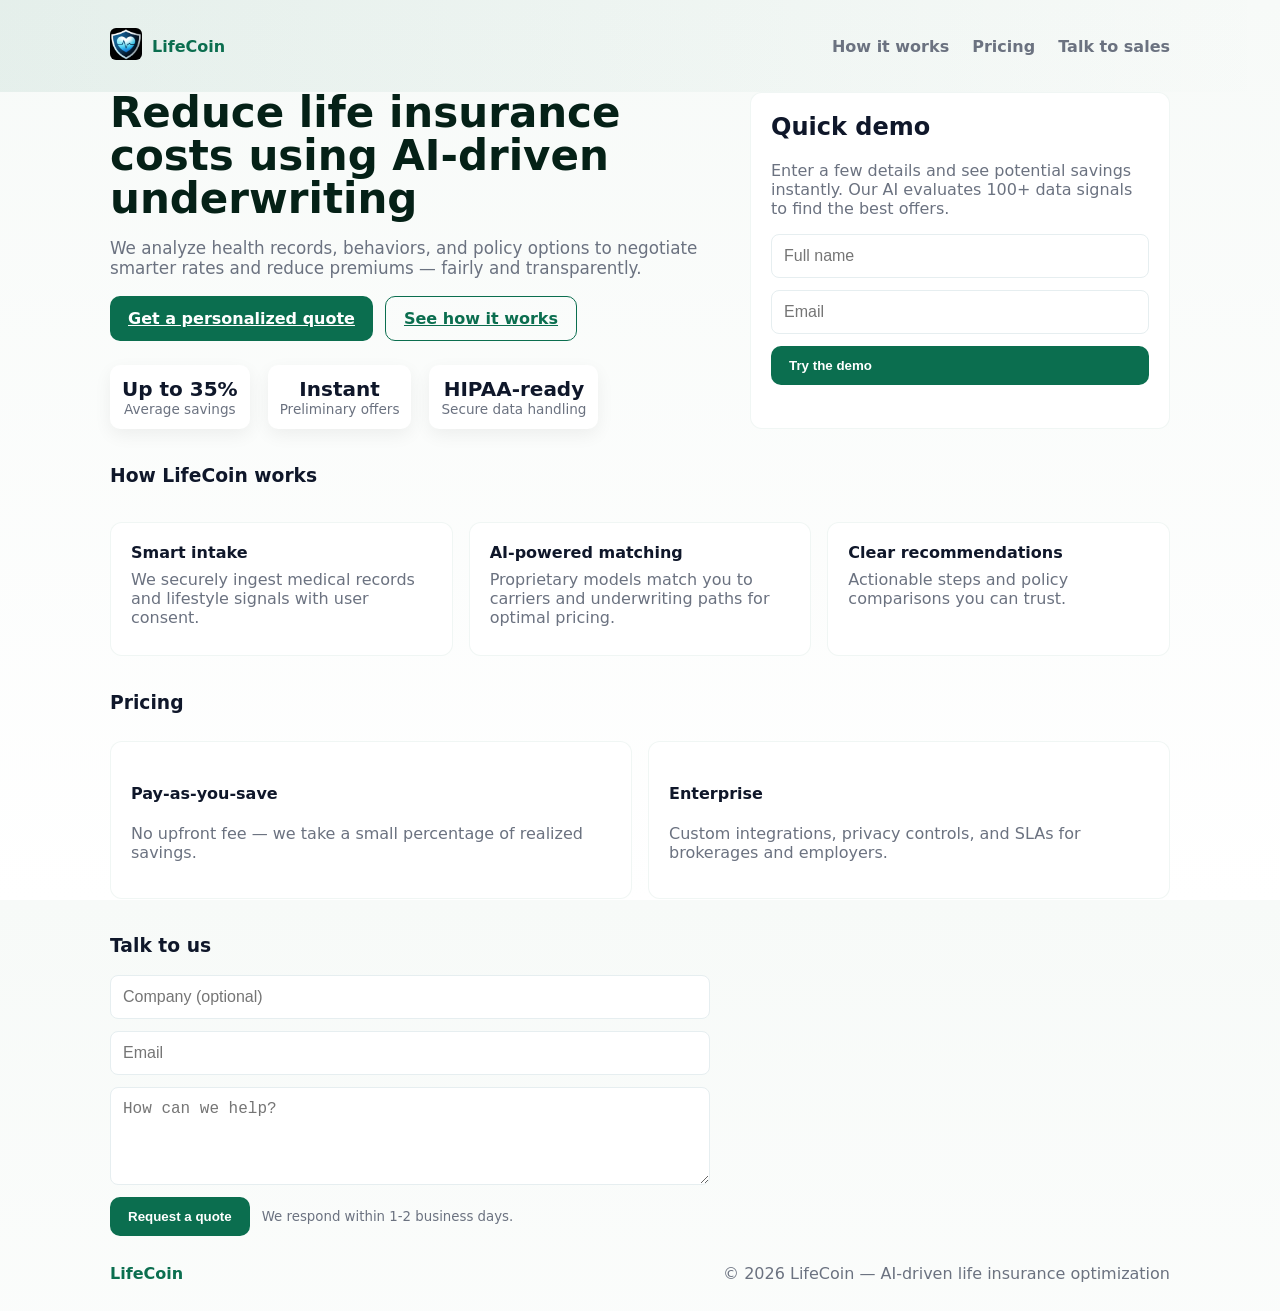
==== index.html @ 98cb4578 "second commit changing main to index" ====
<!doctype html>

<!-- lang denotes the language of the webpage-->
<html lang="en">

<head>
    <!-- denoting the character encoding system used; utf8 is the current version-->
	<meta charset="utf-8" />

    <!-- viewport is used to scale to user screen-->
    <!-- content adjusts the width to the user screen-->
	<meta name="viewport" content="width=device-width,initial-scale=1" />

    <!-- title of the tab-->
    <!-- Note: I want this to be relatively short-->
	<title>LifeCoin</title>

    <!-- Under the meta inforamtion, writing the content and theme color-->
    <!-- These could both be useful for later use so I'm going to keep both-->
	<meta name="description" content="LifeCoin uses AI to find you personalized life-insurance savings — smarter underwriting, better rates, fairer premiums." />
	<meta name="theme-color" content="#0b6e4f" />

    <!-- CSS styling for the webpage-->
    <!-- Note: This currently is really ugly. I think I want to move this to-->
    <!-- a dedicated CSS file in the future.--> 

    <link rel ="stylesheet" href="mainCSS.css" />
</head>
<body>
	<header>
		<div class="container nav">
			<div class="brand">
				<span class="logo" aria-hidden="true">
                    <img src="/Images/Simple logo.png" alt="lifecoin logo"/>
                </span>
				<span>LifeCoin</span>
			</div>
			<nav aria-label="Main navigation">
				<a href="#how">How it works</a>
				<a href="#pricing">Pricing</a>
				<a href="#contact">Talk to sales</a>
			</nav>
		</div>
	</header>

	<main class="container">
		<section class="hero">
			<div class="hero-inner">
				<h1>Reduce life insurance costs using AI-driven underwriting</h1>
				<p class="lead">We analyze health records, behaviors, and policy options to negotiate smarter rates and reduce premiums — fairly and transparently.</p>
				<div class="cta-row">
					<a class="btn btn-primary" href="#contact">Get a personalized quote</a>
					<a class="btn btn-ghost" href="#how">See how it works</a>
				</div>

				<div class="stats" aria-hidden="false">
					<div class="stat"><div style="font-size:1.25rem;font-weight:800">Up to 35%</div><div style="font-size:0.85rem;color:var(--muted)">Average savings</div></div>
					<div class="stat"><div style="font-size:1.25rem;font-weight:800">Instant</div><div style="font-size:0.85rem;color:var(--muted)">Preliminary offers</div></div>
					<div class="stat"><div style="font-size:1.25rem;font-weight:800">HIPAA-ready</div><div style="font-size:0.85rem;color:var(--muted)">Secure data handling</div></div>
				</div>
			</div>

			<aside class="card" aria-labelledby="demo-title">
				<h2 id="demo-title" style="margin-top:0">Quick demo</h2>
				<p style="color:var(--muted)">Enter a few details and see potential savings instantly. Our AI evaluates 100+ data signals to find the best offers.</p>
				<form class="contact" onsubmit="demoSubmit(event)">
					<input type="text" name="name" placeholder="Full name" required />
					<input type="email" name="email" placeholder="Email" required />
					<button class="btn btn-primary" type="submit">Try the demo</button>
				</form>
			</aside>
		</section>

		<section id="how">
			<h3 style="margin-top:36px">How LifeCoin works</h3>
			<div class="features">
				<div class="feature">
					<strong>Smart intake</strong>
					<p style="margin:8px 0;color:var(--muted)">We securely ingest medical records and lifestyle signals with user consent. </p>
				</div>
				<div class="feature">
					<strong>AI-powered matching</strong>
					<p style="margin:8px 0;color:var(--muted)">Proprietary models match you to carriers and underwriting paths for optimal pricing.</p>
				</div>
				<div class="feature">
					<strong>Clear recommendations</strong>
					<p style="margin:8px 0;color:var(--muted)">Actionable steps and policy comparisons you can trust.</p>
				</div>
			</div>
		</section>

		<section id="pricing">
			<h3 style="margin-top:36px">Pricing</h3>
			<div class="pricing">
				<div class="card">
					<h4>Pay-as-you-save</h4>
					<p style="color:var(--muted)">No upfront fee — we take a small percentage of realized savings.</p>
				</div>
				<div class="card">
					<h4>Enterprise</h4>
					<p style="color:var(--muted)">Custom integrations, privacy controls, and SLAs for brokerages and employers.</p>
				</div>
			</div>
		</section>

		<section id="contact" style="margin-top:36px">
			<h3>Talk to us</h3>
			<form class="contact" onsubmit="contactSubmit(event)">
				<input name="company" placeholder="Company (optional)" />
				<input name="email" type="email" placeholder="Email" required />
				<textarea name="message" rows="4" placeholder="How can we help?" required></textarea>
				<div style="display:flex;gap:12px;align-items:center">
					<button class="btn btn-primary" type="submit">Request a quote</button>
					<small style="color:var(--muted)">We respond within 1-2 business days.</small>
				</div>
			</form>
		</section>
	</main>

	<footer>
		<div class="container" style="display:flex;justify-content:space-between;align-items:center;gap:12px">
			<div style="font-weight:700;color:var(--accent)">LifeCoin</div>
			<div style="color:var(--muted)">© 2026 LifeCoin — AI-driven life insurance optimization</div>
		</div>
	</footer>

	<script>
		function demoSubmit(e){e.preventDefault();alert('Demo request received — we\'ll email a sample savings estimate.');}
		function contactSubmit(e){e.preventDefault();alert('Thanks — we\'ll reach out about your quote.');}
		document.querySelectorAll('a[href^="#"]').forEach(a=>a.addEventListener('click',e=>{e.preventDefault();const id=a.getAttribute('href').slice(1);const el=document.getElementById(id);if(el)el.scrollIntoView({behavior:'smooth',block:'start'});}));
	</script>
</body>
</html>
---- mainCSS.css ----
/* root defines global CSS variables for consistent theming */
		:root{--bg:#f7faf8;--card:#ffffff;--accent:#0b6e4f;--muted:#6b7280;--glass:rgba(11,110,79,0.06)}
		*{box-sizing:border-box}

        /* both the html and body take full height of viewport */
		html,body{height:100%}

        /* body stylizing:
            1. removes margins
            2. sets the font family to INTER
            3. system-ui sets the default font to the users local system font
            4. the list of fonts is a FONT STACK, used to guarantee redundancy
               case something goes wrong with one of the fonts
            5. color is set to black
            6. there is a liner gradient for the body that is downward (180 
               degrees) that goes from variable bg (found above) to
               pure white (#fff)
        */
		body{margin:0;font-family:Inter,system-ui,-apple-system,Segoe UI,Roboto,'Helvetica Neue',Arial;
        color:#0f172a;background:linear-gradient(180deg,var(--bg),#fff)}

        /* header stylizing:
            1. there is a linear gradient for the header that goes to the right
               (90 degrees) from a dark teal denoted by the rgba value to transparent
            2. there is a padding around the header; the shorthand 28 denotes 
               the top and bottom padding while 20 denotes the left and right padding
        */
		header{background:linear-gradient(90deg,rgba(11,110,79,0.08),transparent);padding:28px 20px}

        /* container class stylizing:
            1. max-width is set to 1100px
            2. margin is set to 0 auto, which sets the margins to 0 and adjusts
               the container to be centered horizontally in the container
            3. padding is set to 0 on top and bottom and 20px on left and right
        */
		.container{max-width:1100px;margin:0 auto;padding:0 20px}

        /* nav class stylizing:
            1. display:flex sets the nav items to be flexboxes, which allows for
               dynamic layouts based on the alignment properties
            2. align-items is center, which centers items vertically
            3. justify-content is space-between, which spaces items out horizontally
               with space in between
            4. gap is set to 16px, which sets the gap between items in the flexbox
        */
		.nav{display:flex;align-items:center;justify-content:space-between;gap:16px}

        /* brand class stylizing:
            1. display:flex sets the brand items to be flexboxes
            2. align-items is center, which centers items vertically
            3. gap is set to 10px, which sets the gap between items in the flexbox
            4. font-weight is set to 700, which makes the font bold
            5. color is set to the accent variable defined above
        */
		.brand{display:flex;align-items:center;gap:10px;font-weight:700;color:var(--accent)}

        /* logo class stylizing:
            1. width and height are both set to 32px, making it a square
            2. background-color is set to the accent variable defined above
            3. border-radius is set to 6px, which rounds the corners of the square
            4. I've added an img tag inside the logo span in order to specifically
               modify the image size. This makes the background color kind of obsolete
               but I'll keep it as a failsafe in case the image doesn't load.

            This needs to eventually be replaced with the actual logo image or 
            some version of it. I think the current logo is a bit too complex
            for such a small size, so either the layout has to change or I have
            to use a simpler logo
        */
        .logo img{width:32px;height:32px;background-color:var(--accent);border-radius:6px}

        /* nav a stylizing:
            1. color is set to the muted variable defined above
            2. text-decoration is none, which removes the underline from links
            3. margin-left is set to 18px, which adds space between links
            4. font-weight is set to 600, which makes the font semi-bold

            This is seen with the three items in the navigation bar

            NOTE: I need to figure out how the padding between the two parts of 
            the nav bar works.
        */
		nav a{color:var(--muted);text-decoration:none;margin-left:18px;font-weight:600}

        /* main stylizing:
            1. padding is set to 48px on top and bottom and 0 on left and right

            What is the padding on top and bottom for? changing the top and bottom 
            value doesn't seem to do anything and neither does changing the left and right
            value.
        */
		main{padding:48px 0}

        /* hero class stylizing:
            1. display is set to grid, which allows for dynamic layouts based on
               the grid properties; this is similar to flexbox but allows for
               two dimensional layouts instead of just one dimensional layouts
            2. grid-template-columns is set to 1fr, which means that everything
               in the grid will be lined up as one full column. adding more fr
               will divide the grid into more columns. fr is an arbitrary fractional
               unit that denotes the amount of space an item should take up relative
               to all of the other items in the grid.
            3. gap is set to 28px, which sets the gap between items in the grid
            4. align-items is center, which centers items vertically in their grid cells
        */
		.hero{display:grid;grid-template-columns: 1fr;gap:28px;align-items:center}

        /* hero-inner class stylizing:
            1. display is set to flex, which allows for dynamic layouts based on
               the alignment properties
            2. flex-direction is set to column, which means that items will be
               laid out vertically instead of horizontally
            3. gap is set to 18px, which sets the gap between items in the flexbox

            NOTE: I thought I knew how the grid template columns property worked,
            but it looks like once the screen is big enough, two columns will appear
            so I need to figure that out
        */
		.hero-inner{display:flex;flex-direction:column;gap:18px}

        /* h1 stylizing:
            1. font-size is set to clamp(28px,4.2vw,42px), which means that the
               font size will be at least 28px, at most 42px, and will scale
               with 4.2% of the viewport width (vw) in between those two values
            2. margin is set to 0, which removes any default margins
            3. line-height is set to 1.02, which sets the space between lines of text
            4. color is set to a dark green (#052117)
        */
		h1{font-size:clamp(28px,4.2vw,42px);margin:0;line-height:1.02;color:#052117}

        /* lead class stylizing:
            1. margin is set to 0, which removes any default margins
            2. color is set to the muted variable defined above
            3. font-size is set to 1.05rem where rem stands for root em, the relative
               font size based on the root element (html); 1rem is usually 16px 
               by default
        */
		p.lead{margin:0;color:var(--muted);font-size:1.05rem}

        /* cta-row class stylizing:
            1. display is set to flex, which allows for dynamic layouts based on
               the alignment properties
            2. gap is set to 12px, which sets the gap between items in the flexbox
            3. flex-wrap is set to wrap, which allows items to wrap onto multiple
               lines if there isn't enough space in one line
        */
		.cta-row{display:flex;gap:12px;flex-wrap:wrap}

        /* btn class stylizing:
            1. display is set to inline-flex, which lines up the button with
               the other elements while keeping its size flexible
            2. align-items is center, which centers items vertically in their flexbox
            3. gap is set to 10px, which sets the gap between items in the flexbox
            4. padding is set to 12px on top and bottom and 18px on left and right
            5. border-radius is set to 10px, which rounds the corners of the button
            6. border is set to none, which removes any default borders
            7. cursor is set to pointer, which changes the cursor to a pointer
               when hovering over the button
            8. font-weight is set to 700, which makes the font bold
        */
		.btn{display:inline-flex;align-items:center;gap:10px;padding:12px 18px;border-radius:10px;border:none;cursor:pointer;font-weight:700}

        /* btn-primary class stylizing:
            1. background is set to the accent variable defined above
            2. color is set to white (#fff)
        */
		.btn-primary{background:var(--accent);color:#fff}

        /* btn-ghost class stylizing:
            1. background is set to transparent
            2. border is set to 1px solid with the accent variable defined above
            3. color is set to the accent variable defined above

            ** CLARIFICATION **
               ghost button isn't actually a technical term, its just a design 
               term for a button that is transparent with a border that the AI
               generated
        */
		.btn-ghost{background:transparent;border:1px solid var(--accent);color:var(--accent)}

        /* stats class stylizing:
            1. display is set to flex, which allows for dynamic layouts based on
               the alignment properties
            2. gap is set to 18px, which sets the gap between items in the flexbox
            3. margin-top is set to 6px, which adds space above the stats section
        */
		.stats{display:flex;gap:18px;margin-top:6px}

        /* stat class stylizing:
            1. background is set to the card variable defined above (white)
            2. padding is set to 12px on all sides
            3. border-radius is set to 10px, which rounds the corners of the stat box
            4. box-shadow is set to create a subtle shadow effect around the stat box
            5. min-width is set to 110px, which ensures that the stat box is at least
               110px wide
            6. text-align is center, which centers the text horizontally within
               the stat box
        */
		.stat{background:var(--card);padding:12px;border-radius:10px;box-shadow:0 6px 18px rgba(2,6,23,0.06);min-width:110px;text-align:center}
		
        /* features class stylizing:
            1. display is set to grid, which allows for dynamic layouts based on
               the grid properties
            2. grid-template-columns is set to repeat(auto-fit,minmax(240px,1fr)),
               which means that the grid will automatically fit as many columns
               as possible with a minimum width of 240px and a maximum width of
               1fr (the remaining space in the grid)
            3. gap is set to 16px, which sets the gap between items in the grid
            4. margin-top is set to 36px, which adds space above the features section
        */
        .features{display:grid;grid-template-columns:repeat(auto-fit,minmax(240px,1fr));gap:16px;margin-top:36px}
        /* feature class stylizing:
            1. background is set to the card variable defined above (white)
            2. padding is set to 20px on all sides
            3. border-radius is set to 12px, which rounds the corners of the feature box
            4. border is set to 1px solid with the glass variable defined above,
               which adds a subtle border around the feature box
            **NOTE** : the glass variable is actually a really cool implementation.
            it uses rgba values to create a transparent effect for a light green
            border which gives the features boxes a more subtle border that doesn't
            detract them from the background.
        */
		.feature{background:var(--card);padding:20px;border-radius:12px;border:1px solid var(--glass)}
        /* pricing class stylizing:
            1. display is set to grid, which allows for dynamic layouts based on
               the grid properties
            2. grid-template-columns is set to repeat(auto-fit,minmax(220px,1fr)),
               which means that the grid will automatically fit as many columns
               as possible with a minimum width of 220px and a maximum width of
               1fr (the remaining space in the grid)
            3. gap is set to 16px, which sets the gap between items in the grid
            4. margin-top is set to 28px, which adds space above the pricing section
        */
		.pricing{display:grid;grid-template-columns:repeat(auto-fit,minmax(220px,1fr));gap:16px;margin-top:28px}
        /* card class stylizing:
            1. background is set to the card variable defined above (white)
            2. padding is set to 20px on all sides
            3. border-radius is set to 12px, which rounds the corners of the card box
            4. border is set to 1px solid with the glass variable defined above,
               which adds a subtle border around the card box
        */
		.card{background:var(--card);padding:20px;border-radius:12px;border:1px solid var(--glass)}
        /* contact class stylizing:
            1. display is set to grid, which allows for dynamic layouts based on
               the grid properties
            2. gap is set to 12px, which sets the gap between items in the grid
            3. max-width is set to 600px, which limits the width of the contact form
        */
		form.contact{display:grid;gap:12px;max-width:600px}
        /* input and text area stylizing:
            1. padding is set to 12px on all sides
            2. border-radius is set to 8px, which rounds the corners of the input
               and textarea boxes
            3. border is set to 1px solid with a light blue-gray color (#e6eef0)
            4. font-size is set to 1rem, which is usually 16px by default
        */
		input,textarea{padding:12px;border-radius:8px;border:1px solid #e6eef0;font-size:1rem}
        /* footer stylizing:
            1. padding is set to 28px on top and bottom and 0 on left and right
            2. color is set to the muted variable defined above
        */
		footer{padding:28px 0;color:var(--muted)}
        /* media query for screens wider than 900px:
            1. hero class grid-template-columns is set to 1fr 420px, which means
               that the first column will take up the remaining space and the
               second column will be 420px wide
            2. hero .card height is set to 100%, which makes the card take up
               the full height of its grid cell
            **NOTE** : this will override all other css properties for screens
            wider than 900 pixels. It's what was causing the one column grid 
            layout to be able to turn into a two column grid layout as the screen 
            got wider.
        */
		@media(min-width:900px){.hero{grid-template-columns:1fr 420px}.hero .card{height:100%}}
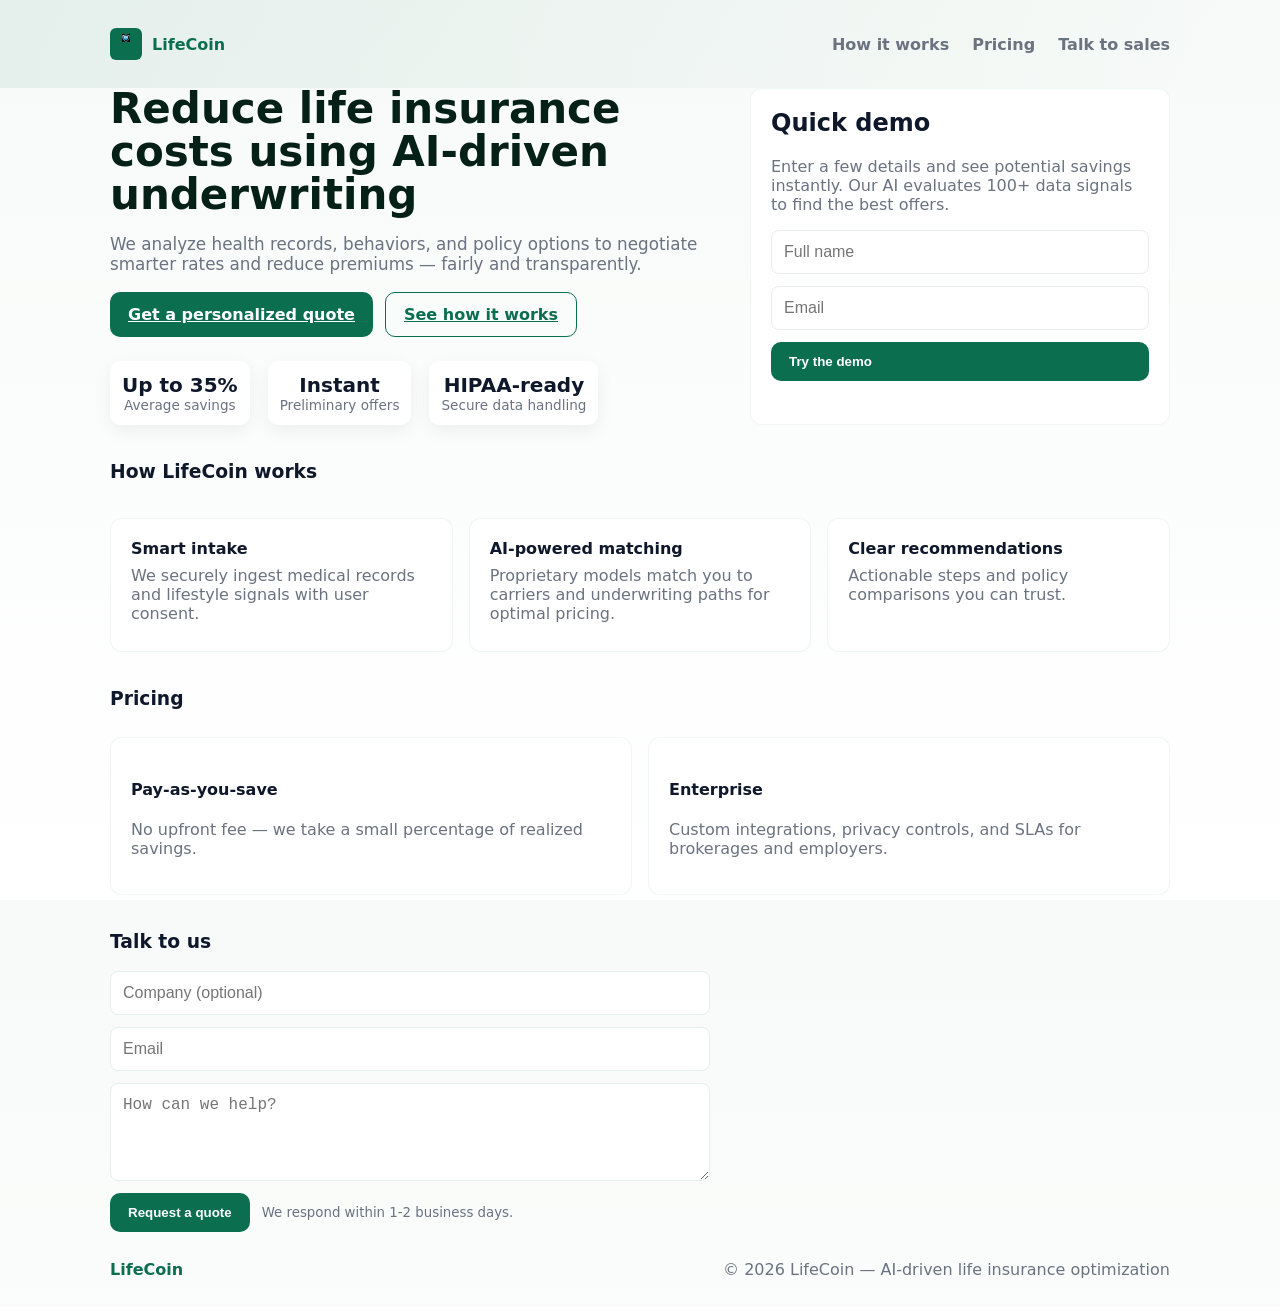
==== commit cd3ea85c: "removing aria hidden from logo" ====
--- a/index.html
+++ b/index.html
@@ -30,7 +30,7 @@
 	<header>
 		<div class="container nav">
 			<div class="brand">
-				<span class="logo" aria-hidden="true">
+				<span class="logo">
                     <img src="/Images/Simple logo.png" alt="lifecoin logo"/>
                 </span>
 				<span>LifeCoin</span>
--- a/mainCSS.css
+++ b/mainCSS.css
@@ -67,7 +67,8 @@
             for such a small size, so either the layout has to change or I have
             to use a simpler logo
         */
-        .logo img{width:32px;height:32px;background-color:var(--accent);border-radius:6px}
+        .logo{width:32px;height:32px;background-color:var(--accent);border-radius:6px}
+        .logo img{width:20px;height:20px;display:block;margin:auto;padding:6px}
 
         /* nav a stylizing:
             1. color is set to the muted variable defined above
